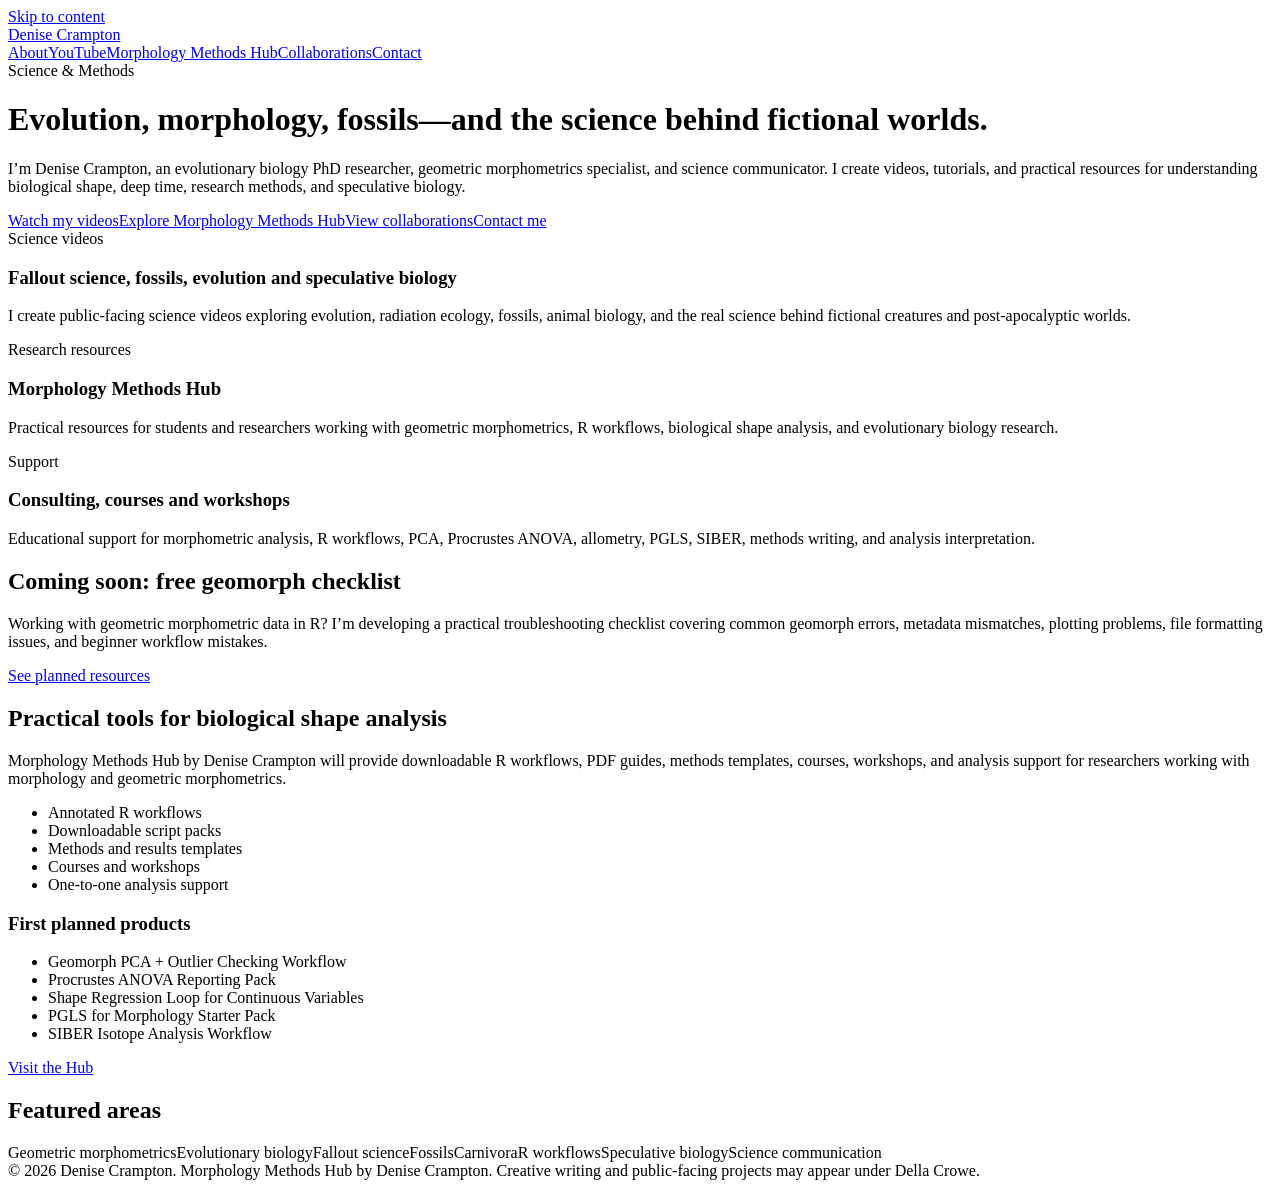
==== index.html @ 7503acc6 "Add files via upload" ====
<!doctype html>
<html lang="en-GB">
<head>
  <meta charset="utf-8">
  <meta name="viewport" content="width=device-width, initial-scale=1">
  <title>Denise Crampton — Evolution, morphology, fossils</title>
  <meta name="description" content="Denise Crampton is an evolutionary biology PhD researcher, geometric morphometrics specialist, and science communicator.">
  <link rel="stylesheet" href="assets/style.css">
</head>
<body>
<a class="skip" href="#main">Skip to content</a>
<nav><div class="container nav-inner"><a class="brand" href="index.html">Denise Crampton</a><div class="menu"><a href="about.html">About</a><a href="youtube.html">YouTube</a><a href="methods.html">Morphology Methods Hub</a><a href="collaborations.html">Collaborations</a><a href="contact.html">Contact</a></div></div></nav>
<header class="hero"><div class="container"><span class="kicker">Science & Methods</span><h1>Evolution, morphology, fossils—and the science behind fictional worlds.</h1><p class="lead">I’m Denise Crampton, an evolutionary biology PhD researcher, geometric morphometrics specialist, and science communicator. I create videos, tutorials, and practical resources for understanding biological shape, deep time, research methods, and speculative biology.</p><div class="buttons"><a class="btn" href="youtube.html">Watch my videos</a><a class="btn alt" href="methods.html">Explore Morphology Methods Hub</a><a class="btn alt" href="collaborations.html">View collaborations</a><a class="btn alt" href="contact.html">Contact me</a></div></div></header>
<main id="main">
<section class="section"><div class="container grid cards"><article class="card"><span class="badge">Science videos</span><h3>Fallout science, fossils, evolution and speculative biology</h3><p>I create public-facing science videos exploring evolution, radiation ecology, fossils, animal biology, and the real science behind fictional creatures and post-apocalyptic worlds.</p></article><article class="card"><span class="badge">Research resources</span><h3>Morphology Methods Hub</h3><p>Practical resources for students and researchers working with geometric morphometrics, R workflows, biological shape analysis, and evolutionary biology research.</p></article><article class="card"><span class="badge">Support</span><h3>Consulting, courses and workshops</h3><p>Educational support for morphometric analysis, R workflows, PCA, Procrustes ANOVA, allometry, PGLS, SIBER, methods writing, and analysis interpretation.</p></article></div></section>
<section class="section tight"><div class="container"><div class="note"><h2>Coming soon: free geomorph checklist</h2><p>Working with geometric morphometric data in R? I’m developing a practical troubleshooting checklist covering common geomorph errors, metadata mismatches, plotting problems, file formatting issues, and beginner workflow mistakes.</p><div class="buttons"><a class="btn" href="methods.html">See planned resources</a></div></div></div></section>
<section class="section"><div class="container grid two"><div><h2>Practical tools for biological shape analysis</h2><p>Morphology Methods Hub by Denise Crampton will provide downloadable R workflows, PDF guides, methods templates, courses, workshops, and analysis support for researchers working with morphology and geometric morphometrics.</p><ul class="list"><li>Annotated R workflows</li><li>Downloadable script packs</li><li>Methods and results templates</li><li>Courses and workshops</li><li>One-to-one analysis support</li></ul></div><div class="card"><h3>First planned products</h3><ul class="list"><li>Geomorph PCA + Outlier Checking Workflow</li><li>Procrustes ANOVA Reporting Pack</li><li>Shape Regression Loop for Continuous Variables</li><li>PGLS for Morphology Starter Pack</li><li>SIBER Isotope Analysis Workflow</li></ul><a class="btn alt" href="methods.html">Visit the Hub</a></div></div></section>
<section class="section"><div class="container"><h2>Featured areas</h2><div class="pill-row"><span class="pill">Geometric morphometrics</span><span class="pill">Evolutionary biology</span><span class="pill">Fallout science</span><span class="pill">Fossils</span><span class="pill">Carnivora</span><span class="pill">R workflows</span><span class="pill">Speculative biology</span><span class="pill">Science communication</span></div></div></section>
</main>
<footer class="footer"><div class="container small">© <span id="year">2026</span> Denise Crampton. Morphology Methods Hub by Denise Crampton. Creative writing and public-facing projects may appear under Della Crowe.</div></footer>
<script src="assets/scripts.js"></script>
</body></html>
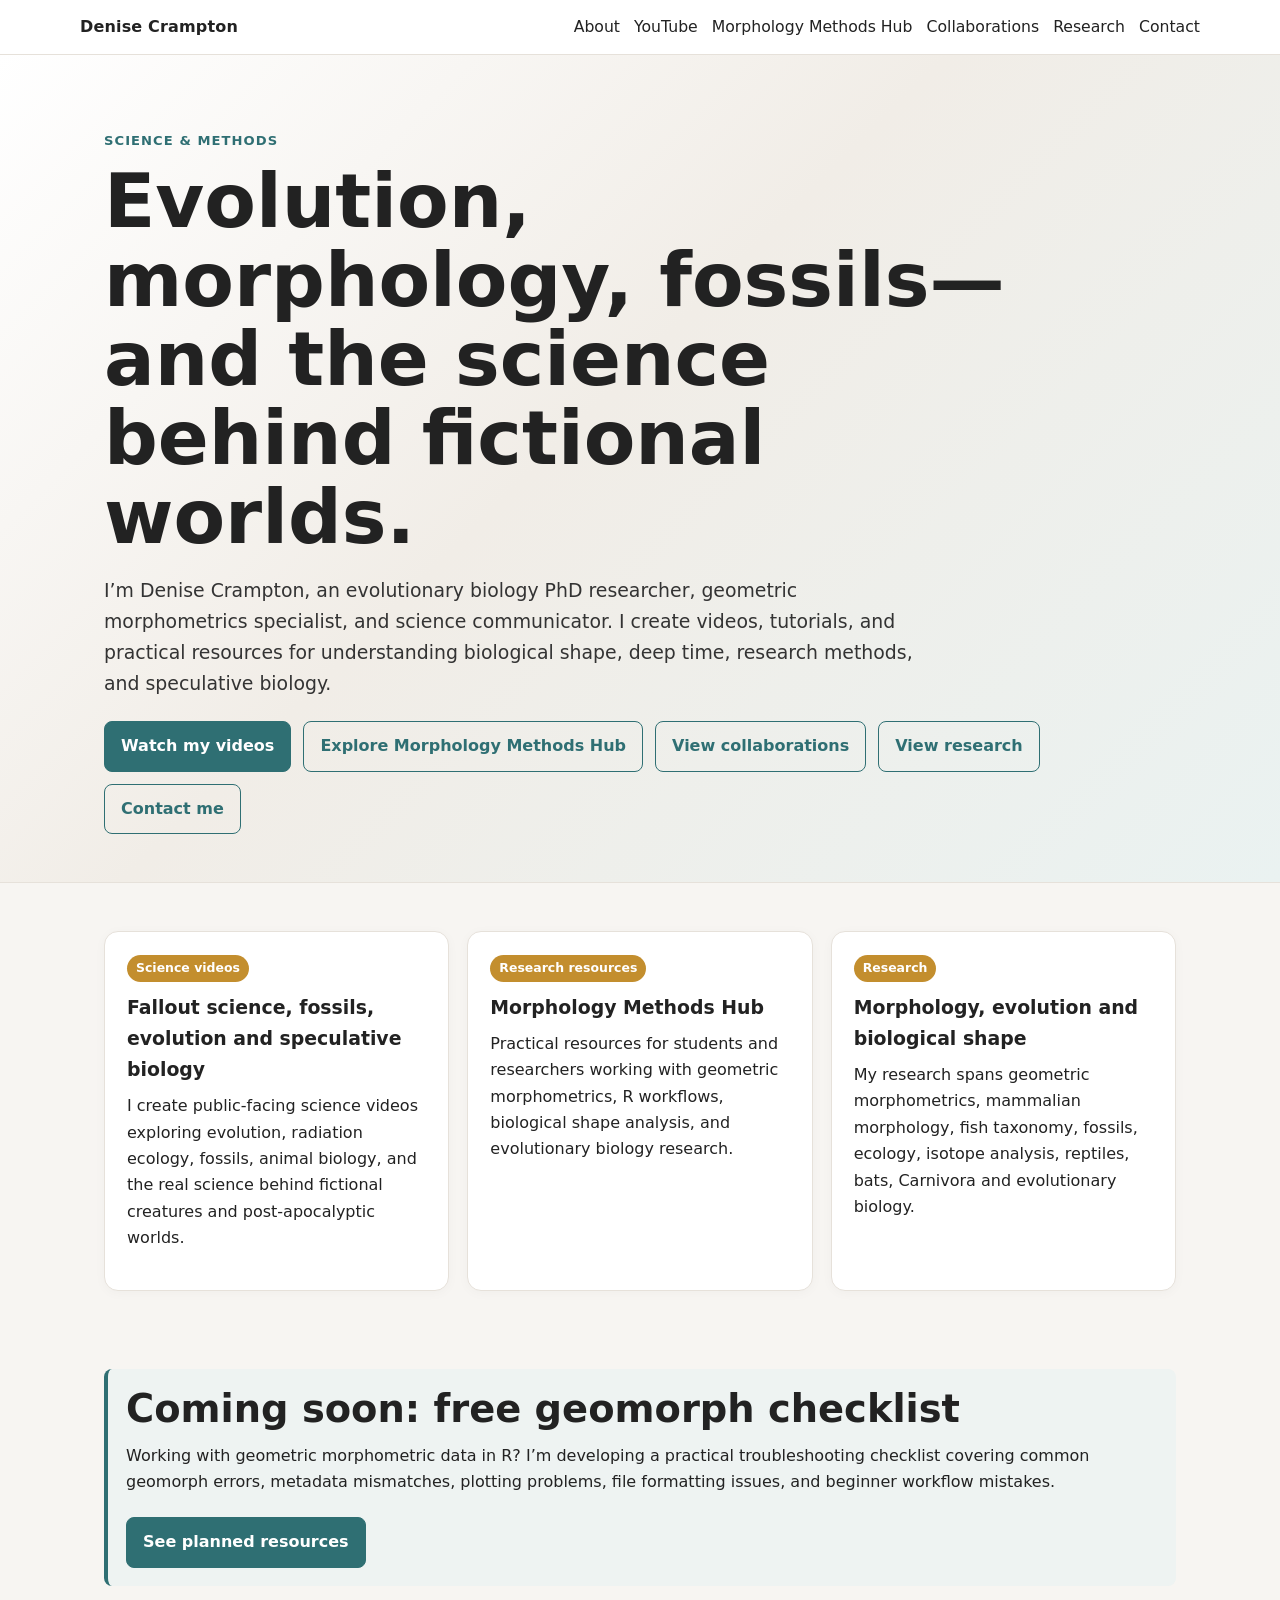
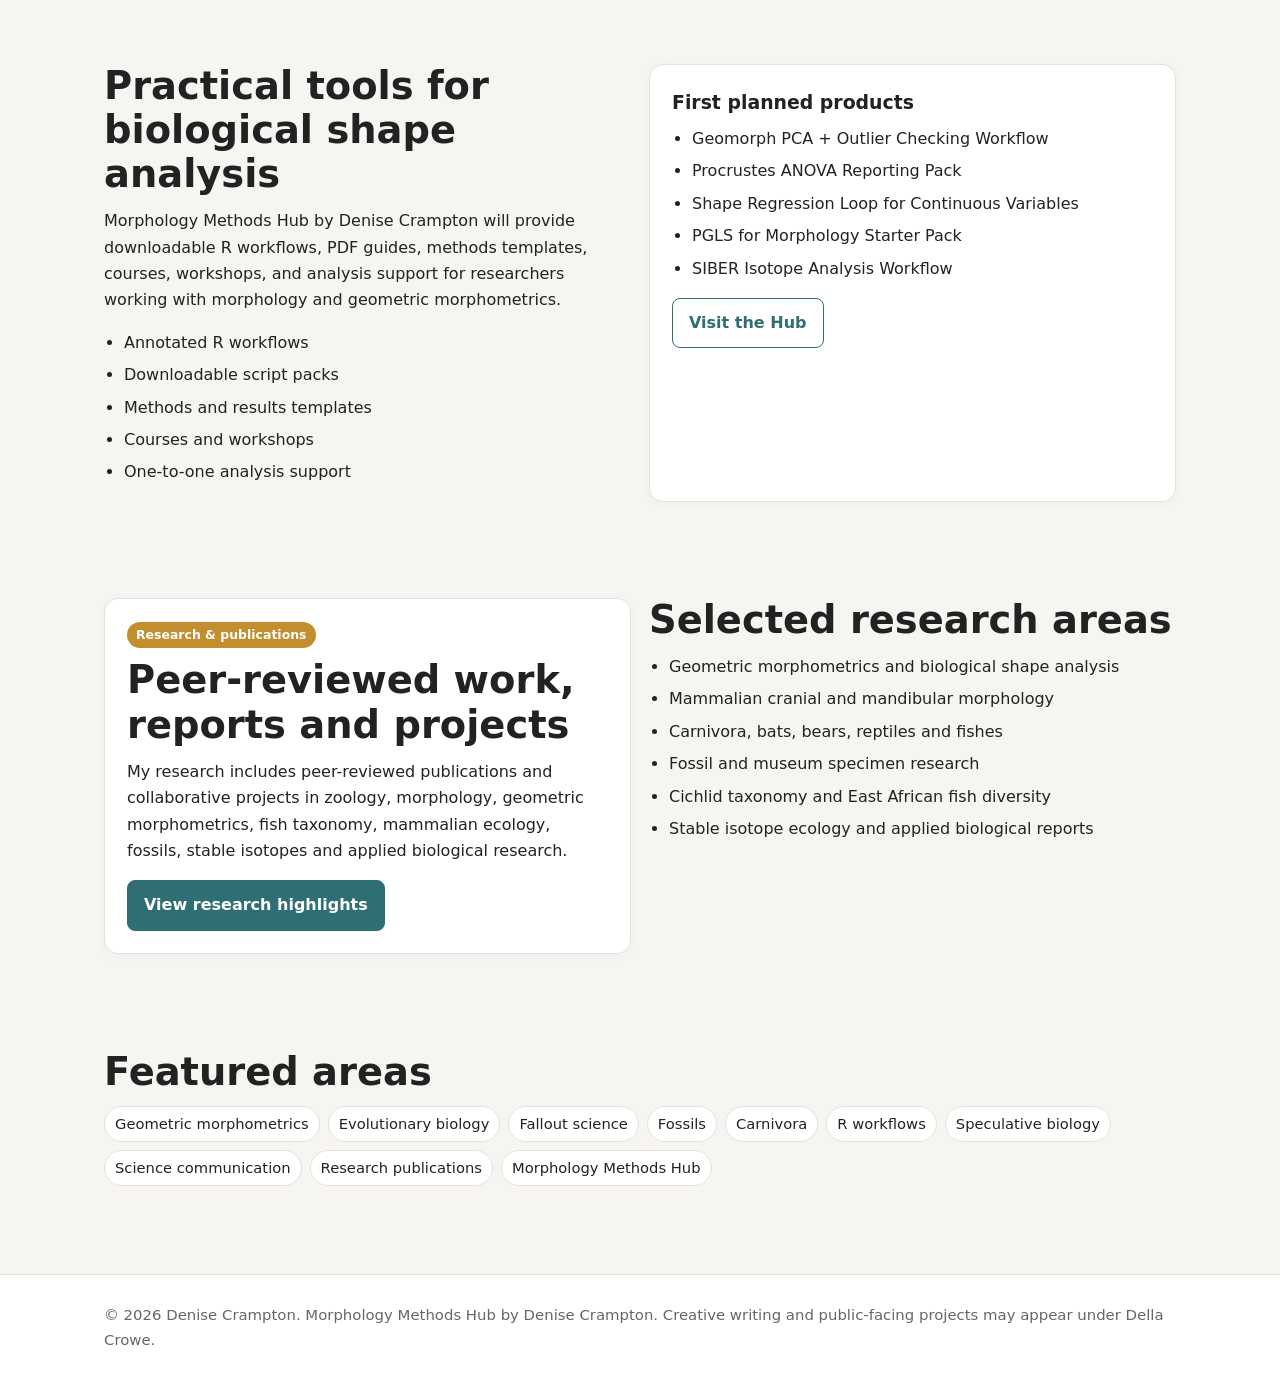
==== commit f4a8f729: "Update index.html" ====
--- a/index.html
+++ b/index.html
@@ -1,22 +1,154 @@
 <!doctype html>
+
 <html lang="en-GB">
 <head>
   <meta charset="utf-8">
   <meta name="viewport" content="width=device-width, initial-scale=1">
   <title>Denise Crampton — Evolution, morphology, fossils</title>
   <meta name="description" content="Denise Crampton is an evolutionary biology PhD researcher, geometric morphometrics specialist, and science communicator.">
-  <link rel="stylesheet" href="assets/style.css">
-</head>
-<body>
-<a class="skip" href="#main">Skip to content</a>
-<nav><div class="container nav-inner"><a class="brand" href="index.html">Denise Crampton</a><div class="menu"><a href="about.html">About</a><a href="youtube.html">YouTube</a><a href="methods.html">Morphology Methods Hub</a><a href="collaborations.html">Collaborations</a><a href="contact.html">Contact</a></div></div></nav>
-<header class="hero"><div class="container"><span class="kicker">Science & Methods</span><h1>Evolution, morphology, fossils—and the science behind fictional worlds.</h1><p class="lead">I’m Denise Crampton, an evolutionary biology PhD researcher, geometric morphometrics specialist, and science communicator. I create videos, tutorials, and practical resources for understanding biological shape, deep time, research methods, and speculative biology.</p><div class="buttons"><a class="btn" href="youtube.html">Watch my videos</a><a class="btn alt" href="methods.html">Explore Morphology Methods Hub</a><a class="btn alt" href="collaborations.html">View collaborations</a><a class="btn alt" href="contact.html">Contact me</a></div></div></header>
-<main id="main">
-<section class="section"><div class="container grid cards"><article class="card"><span class="badge">Science videos</span><h3>Fallout science, fossils, evolution and speculative biology</h3><p>I create public-facing science videos exploring evolution, radiation ecology, fossils, animal biology, and the real science behind fictional creatures and post-apocalyptic worlds.</p></article><article class="card"><span class="badge">Research resources</span><h3>Morphology Methods Hub</h3><p>Practical resources for students and researchers working with geometric morphometrics, R workflows, biological shape analysis, and evolutionary biology research.</p></article><article class="card"><span class="badge">Support</span><h3>Consulting, courses and workshops</h3><p>Educational support for morphometric analysis, R workflows, PCA, Procrustes ANOVA, allometry, PGLS, SIBER, methods writing, and analysis interpretation.</p></article></div></section>
-<section class="section tight"><div class="container"><div class="note"><h2>Coming soon: free geomorph checklist</h2><p>Working with geometric morphometric data in R? I’m developing a practical troubleshooting checklist covering common geomorph errors, metadata mismatches, plotting problems, file formatting issues, and beginner workflow mistakes.</p><div class="buttons"><a class="btn" href="methods.html">See planned resources</a></div></div></div></section>
-<section class="section"><div class="container grid two"><div><h2>Practical tools for biological shape analysis</h2><p>Morphology Methods Hub by Denise Crampton will provide downloadable R workflows, PDF guides, methods templates, courses, workshops, and analysis support for researchers working with morphology and geometric morphometrics.</p><ul class="list"><li>Annotated R workflows</li><li>Downloadable script packs</li><li>Methods and results templates</li><li>Courses and workshops</li><li>One-to-one analysis support</li></ul></div><div class="card"><h3>First planned products</h3><ul class="list"><li>Geomorph PCA + Outlier Checking Workflow</li><li>Procrustes ANOVA Reporting Pack</li><li>Shape Regression Loop for Continuous Variables</li><li>PGLS for Morphology Starter Pack</li><li>SIBER Isotope Analysis Workflow</li></ul><a class="btn alt" href="methods.html">Visit the Hub</a></div></div></section>
-<section class="section"><div class="container"><h2>Featured areas</h2><div class="pill-row"><span class="pill">Geometric morphometrics</span><span class="pill">Evolutionary biology</span><span class="pill">Fallout science</span><span class="pill">Fossils</span><span class="pill">Carnivora</span><span class="pill">R workflows</span><span class="pill">Speculative biology</span><span class="pill">Science communication</span></div></div></section>
-</main>
-<footer class="footer"><div class="container small">© <span id="year">2026</span> Denise Crampton. Morphology Methods Hub by Denise Crampton. Creative writing and public-facing projects may appear under Della Crowe.</div></footer>
-<script src="assets/scripts.js"></script>
-</body></html>
+  <link rel="stylesheet" href="style.css">
+</head><body>
+<a class="skip" href="#main">Skip to content</a><nav>
+  <div class="container nav-inner">
+    <a class="brand" href="index.html">Denise Crampton</a>
+    <div class="menu">
+      <a href="about.html">About</a>
+      <a href="youtube.html">YouTube</a>
+      <a href="methods.html">Morphology Methods Hub</a>
+      <a href="collaborations.html">Collaborations</a>
+      <a href="publications.html">Research</a>
+      <a href="contact.html">Contact</a>
+    </div>
+  </div>
+</nav><header class="hero">
+  <div class="container">
+    <span class="kicker">Science & Methods</span>
+    <h1>Evolution, morphology, fossils—and the science behind fictional worlds.</h1>
+    <p class="lead">
+      I’m Denise Crampton, an evolutionary biology PhD researcher, geometric morphometrics specialist, and science communicator.
+      I create videos, tutorials, and practical resources for understanding biological shape, deep time, research methods, and speculative biology.
+    </p>
+    <div class="buttons">
+      <a class="btn" href="youtube.html">Watch my videos</a>
+      <a class="btn alt" href="methods.html">Explore Morphology Methods Hub</a>
+      <a class="btn alt" href="collaborations.html">View collaborations</a>
+      <a class="btn alt" href="publications.html">View research</a>
+      <a class="btn alt" href="contact.html">Contact me</a>
+    </div>
+  </div>
+</header><main id="main">
+  <section class="section">
+    <div class="container grid cards">
+      <article class="card">
+        <span class="badge">Science videos</span>
+        <h3>Fallout science, fossils, evolution and speculative biology</h3>
+        <p>
+          I create public-facing science videos exploring evolution, radiation ecology, fossils, animal biology,
+          and the real science behind fictional creatures and post-apocalyptic worlds.
+        </p>
+      </article>  <article class="card">
+    <span class="badge">Research resources</span>
+    <h3>Morphology Methods Hub</h3>
+    <p>
+      Practical resources for students and researchers working with geometric morphometrics,
+      R workflows, biological shape analysis, and evolutionary biology research.
+    </p>
+  </article>
+
+  <article class="card">
+    <span class="badge">Research</span>
+    <h3>Morphology, evolution and biological shape</h3>
+    <p>
+      My research spans geometric morphometrics, mammalian morphology, fish taxonomy, fossils,
+      ecology, isotope analysis, reptiles, bats, Carnivora and evolutionary biology.
+    </p>
+  </article>
+</div>
+
+  </section>  <section class="section tight">
+    <div class="container">
+      <div class="note">
+        <h2>Coming soon: free geomorph checklist</h2>
+        <p>
+          Working with geometric morphometric data in R? I’m developing a practical troubleshooting checklist covering
+          common geomorph errors, metadata mismatches, plotting problems, file formatting issues, and beginner workflow mistakes.
+        </p>
+        <div class="buttons">
+          <a class="btn" href="methods.html">See planned resources</a>
+        </div>
+      </div>
+    </div>
+  </section>  <section class="section">
+    <div class="container grid two">
+      <div>
+        <h2>Practical tools for biological shape analysis</h2>
+        <p>
+          Morphology Methods Hub by Denise Crampton will provide downloadable R workflows, PDF guides, methods templates,
+          courses, workshops, and analysis support for researchers working with morphology and geometric morphometrics.
+        </p>
+        <ul class="list">
+          <li>Annotated R workflows</li>
+          <li>Downloadable script packs</li>
+          <li>Methods and results templates</li>
+          <li>Courses and workshops</li>
+          <li>One-to-one analysis support</li>
+        </ul>
+      </div>  <div class="card">
+    <h3>First planned products</h3>
+    <ul class="list">
+      <li>Geomorph PCA + Outlier Checking Workflow</li>
+      <li>Procrustes ANOVA Reporting Pack</li>
+      <li>Shape Regression Loop for Continuous Variables</li>
+      <li>PGLS for Morphology Starter Pack</li>
+      <li>SIBER Isotope Analysis Workflow</li>
+    </ul>
+    <a class="btn alt" href="methods.html">Visit the Hub</a>
+  </div>
+</div>
+
+  </section>  <section class="section">
+    <div class="container grid two">
+      <div class="card">
+        <span class="badge">Research & publications</span>
+        <h2>Peer-reviewed work, reports and projects</h2>
+        <p>
+          My research includes peer-reviewed publications and collaborative projects in zoology, morphology,
+          geometric morphometrics, fish taxonomy, mammalian ecology, fossils, stable isotopes and applied biological research.
+        </p>
+        <a class="btn" href="publications.html">View research highlights</a>
+      </div>  <div>
+    <h2>Selected research areas</h2>
+    <ul class="list">
+      <li>Geometric morphometrics and biological shape analysis</li>
+      <li>Mammalian cranial and mandibular morphology</li>
+      <li>Carnivora, bats, bears, reptiles and fishes</li>
+      <li>Fossil and museum specimen research</li>
+      <li>Cichlid taxonomy and East African fish diversity</li>
+      <li>Stable isotope ecology and applied biological reports</li>
+    </ul>
+  </div>
+</div>
+
+  </section>  <section class="section">
+    <div class="container">
+      <h2>Featured areas</h2>
+      <div class="pill-row">
+        <span class="pill">Geometric morphometrics</span>
+        <span class="pill">Evolutionary biology</span>
+        <span class="pill">Fallout science</span>
+        <span class="pill">Fossils</span>
+        <span class="pill">Carnivora</span>
+        <span class="pill">R workflows</span>
+        <span class="pill">Speculative biology</span>
+        <span class="pill">Science communication</span>
+        <span class="pill">Research publications</span>
+        <span class="pill">Morphology Methods Hub</span>
+      </div>
+    </div>
+  </section>
+</main><footer class="footer">
+  <div class="container small">
+    © <span id="year">2026</span> Denise Crampton. Morphology Methods Hub by Denise Crampton. Creative writing and public-facing projects may appear under Della Crowe.
+  </div>
+</footer><script src="assets/scripts.js"></script></body>
+</html>
--- a/style.css
+++ b/style.css
@@ -0,0 +1,34 @@
+:root{
+  --bg:#F7F5F2;
+  --paper:#ffffff;
+  --text:#222222;
+  --muted:#666666;
+  --teal:#2F6F73;
+  --teal-dark:#1F4F52;
+  --amber:#C38E2E;
+  --border:#e6e1da;
+  --soft:#eef3f2;
+}
+*{box-sizing:border-box}
+html,body{margin:0;padding:0;background:var(--bg);color:var(--text);font-family:Inter,system-ui,-apple-system,Segoe UI,Roboto,Helvetica,Arial,sans-serif;line-height:1.65}
+a{color:var(--teal);text-decoration:none}
+a:hover{text-decoration:underline}
+.container{max-width:1120px;margin:0 auto;padding:0 24px}
+.skip{position:absolute;left:-999px;top:auto;width:1px;height:1px;overflow:hidden}
+.skip:focus{position:static;width:auto;height:auto;padding:8px;background:#fff}
+nav{background:rgba(255,255,255,.94);border-bottom:1px solid var(--border);position:sticky;top:0;z-index:10;backdrop-filter:blur(8px)}
+.nav-inner{display:flex;gap:24px;align-items:center;justify-content:space-between;padding:14px 0}
+.brand{font-weight:800;letter-spacing:.01em;color:var(--text)}
+.menu{display:flex;gap:14px;flex-wrap:wrap;font-size:.98rem}
+.menu a{color:var(--text)}
+.hero{padding:72px 0 48px;background:linear-gradient(135deg,#fff 0%,#f1ede7 45%,#eaf2f1 100%);border-bottom:1px solid var(--border)}
+.kicker{display:inline-block;color:var(--teal);font-weight:700;text-transform:uppercase;letter-spacing:.08em;font-size:.82rem;margin-bottom:10px}
+h1{font-size:clamp(2.2rem,6vw,4.7rem);line-height:1.05;margin:0 0 18px;max-width:980px}
+h2{font-size:clamp(1.7rem,3vw,2.5rem);line-height:1.15;margin:0 0 12px}
+h3{font-size:1.18rem;margin:0 0 8px}
+p{margin:0 0 16px}.lead{font-size:1.18rem;max-width:820px;color:#333}.muted{color:var(--muted)}
+.buttons{display:flex;flex-wrap:wrap;gap:12px;margin-top:22px}.btn{display:inline-block;padding:11px 16px;border-radius:8px;border:1px solid var(--teal);color:#fff;background:var(--teal);font-weight:700}.btn:hover{background:var(--teal-dark);text-decoration:none}.btn.alt{background:transparent;color:var(--teal)}.btn.alt:hover{background:var(--soft)}
+.section{padding:48px 0}.section.tight{padding:30px 0}.grid{display:grid;gap:18px}.cards{grid-template-columns:repeat(auto-fit,minmax(250px,1fr))}.two{grid-template-columns:repeat(auto-fit,minmax(320px,1fr))}.card{background:var(--paper);border:1px solid var(--border);border-radius:14px;padding:22px;box-shadow:0 2px 12px rgba(0,0,0,.03)}.badge{display:inline-block;background:var(--amber);color:#fff;padding:3px 9px;border-radius:999px;font-size:.78rem;font-weight:700;margin-bottom:10px}.note{background:var(--soft);border-left:4px solid var(--teal);padding:18px;border-radius:8px}.list{padding-left:20px;margin-top:0}.list li{margin:6px 0}
+.video-grid{display:grid;grid-template-columns:repeat(auto-fit,minmax(280px,1fr));gap:18px}.video{aspect-ratio:16/9;background:#ddd;border:0;border-radius:12px;width:100%}
+.map-embed{width:100%;min-height:420px;border:0;border-radius:14px;background:#ddd}.footer{background:#fff;border-top:1px solid var(--border);margin-top:40px;padding:28px 0}.small{font-size:.93rem;color:var(--muted)}hr{border:0;border-top:1px solid var(--border);margin:28px 0}.pill-row{display:flex;flex-wrap:wrap;gap:8px}.pill{border:1px solid var(--border);border-radius:999px;padding:5px 10px;background:#fff;font-size:.92rem}
+@media(max-width:720px){.nav-inner{align-items:flex-start;flex-direction:column}.menu{gap:10px}.hero{padding:46px 0 34px}.container{padding:0 18px}.section{padding:34px 0}.card{padding:18px}}
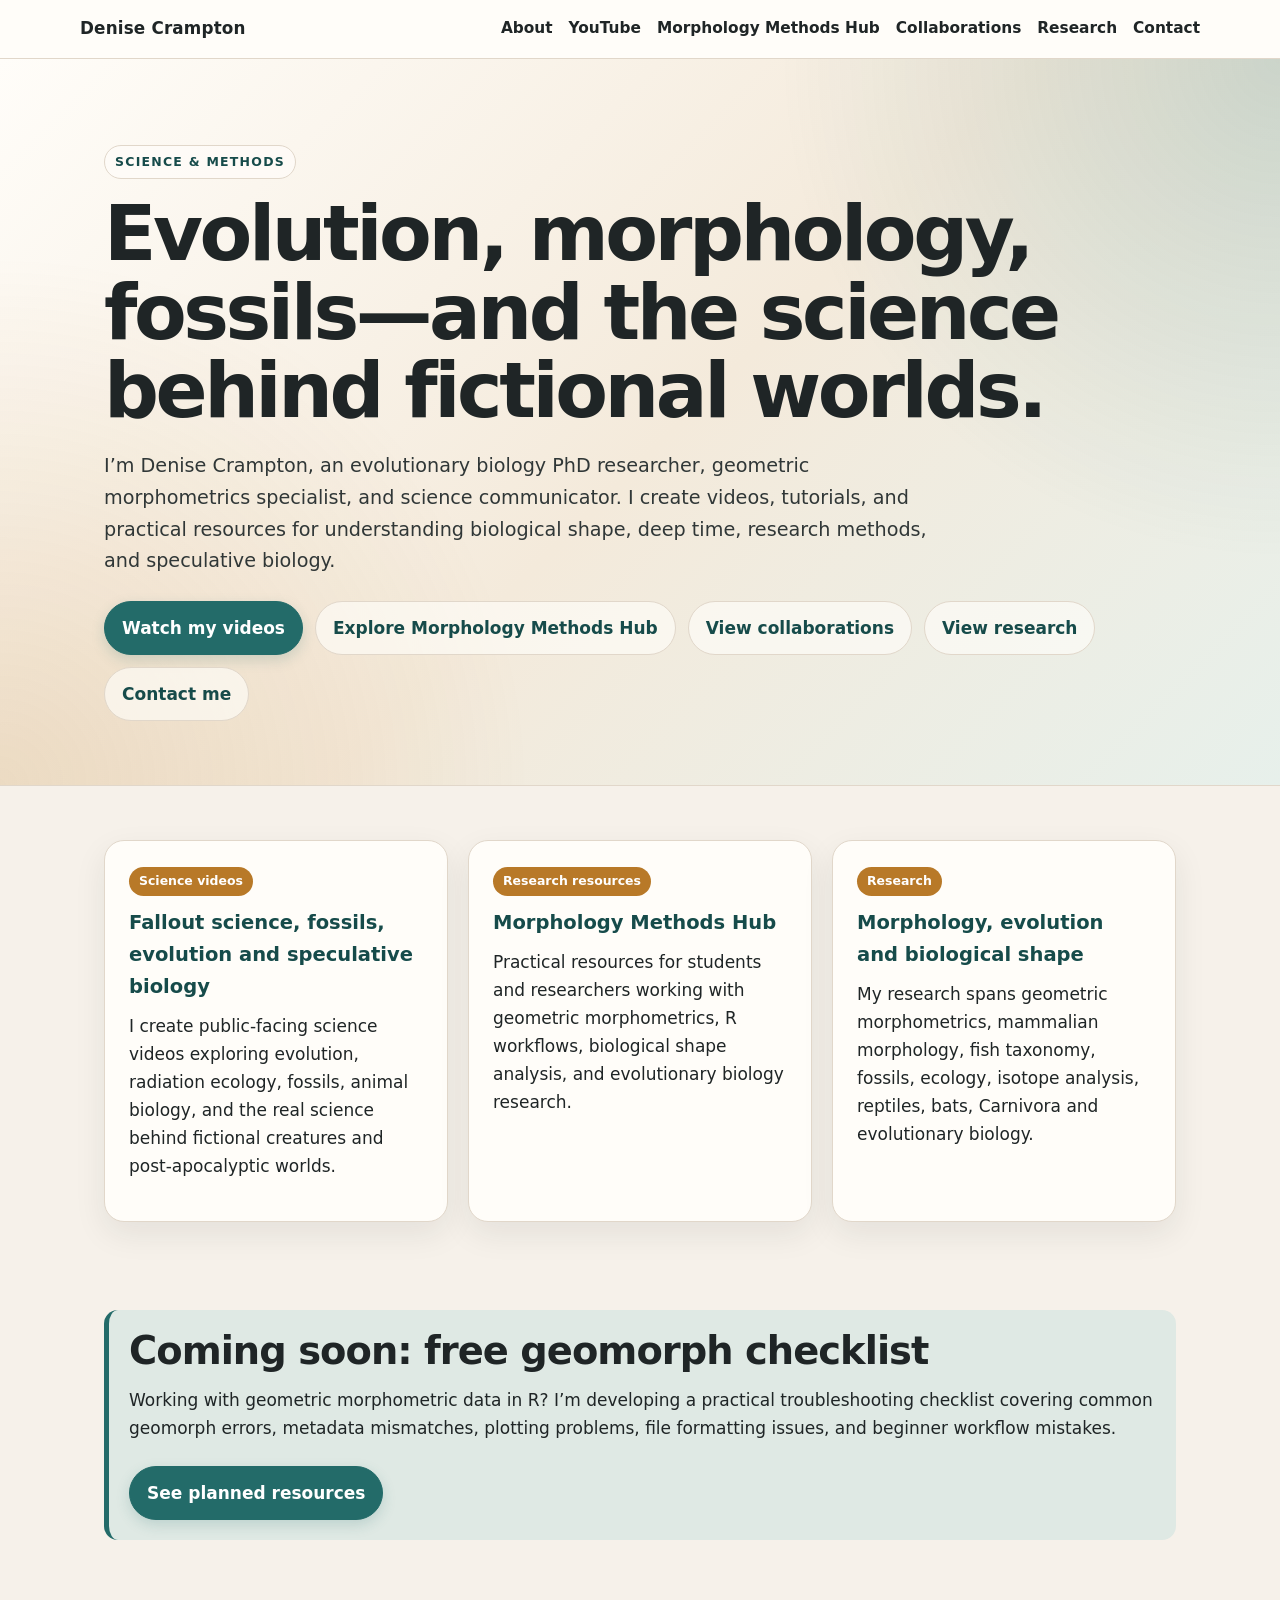
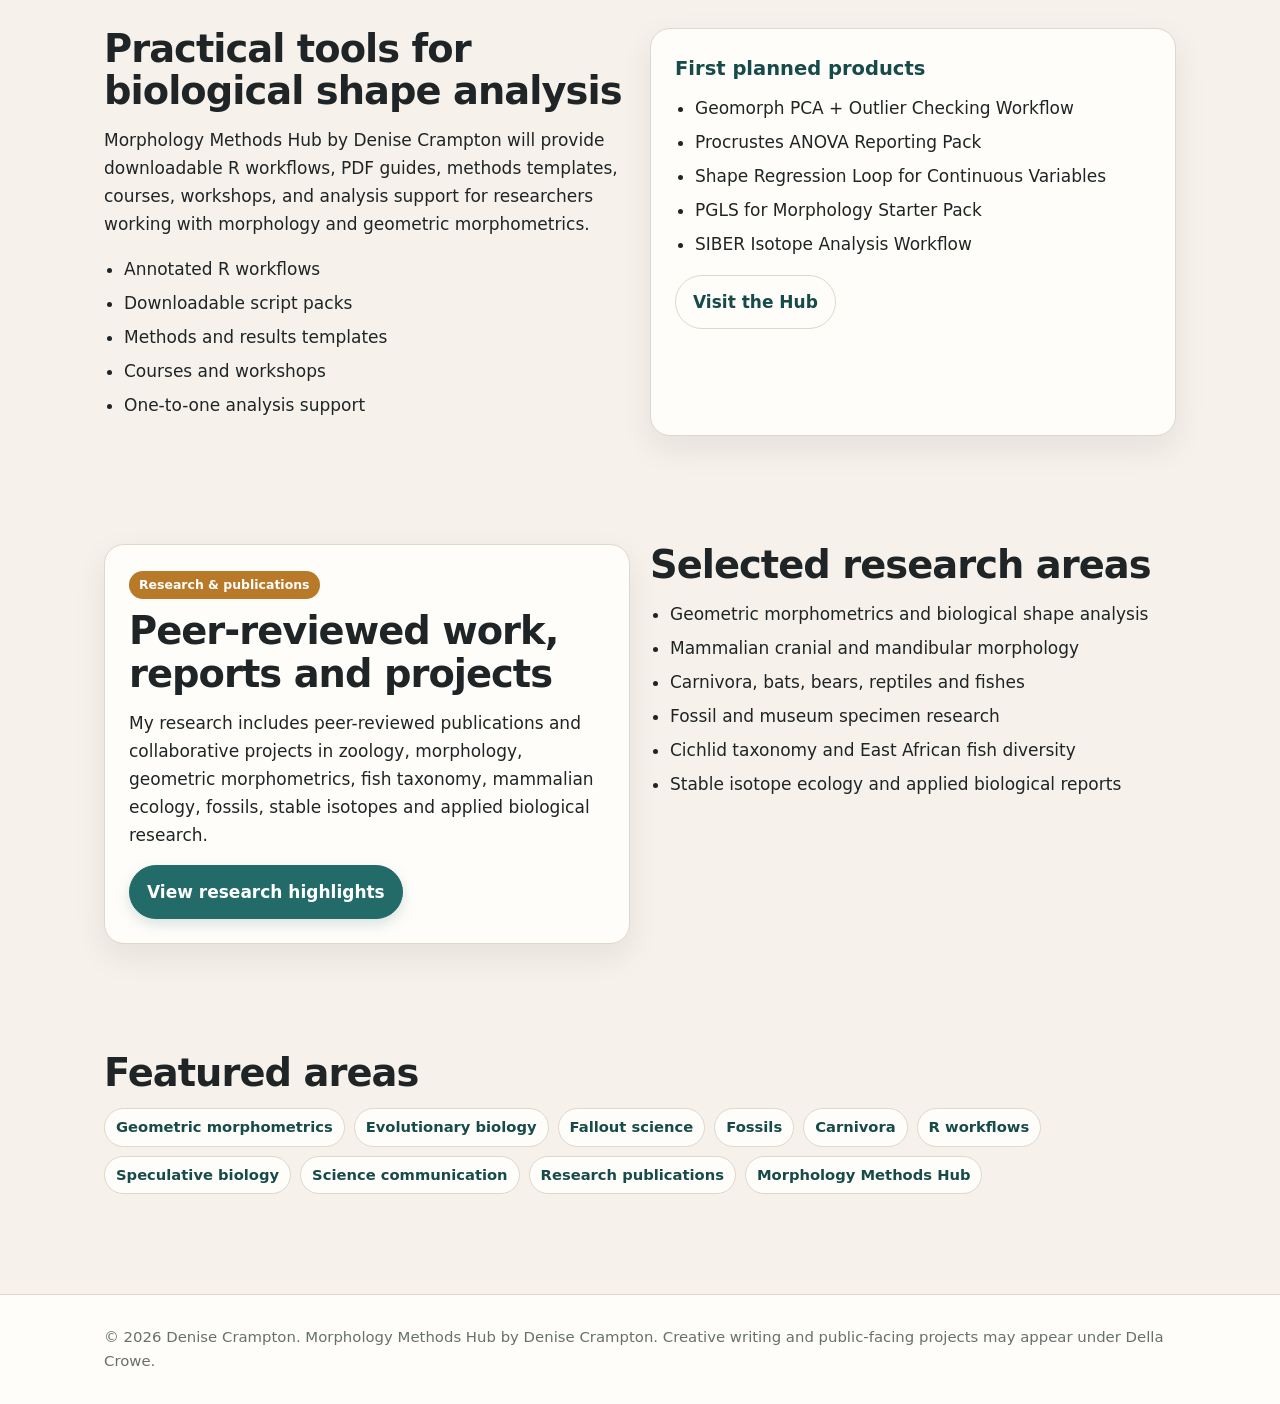
==== commit f034fea5: "Update index.html" ====
--- a/index.html
+++ b/index.html
@@ -6,7 +6,7 @@
   <meta name="viewport" content="width=device-width, initial-scale=1">
   <title>Denise Crampton — Evolution, morphology, fossils</title>
   <meta name="description" content="Denise Crampton is an evolutionary biology PhD researcher, geometric morphometrics specialist, and science communicator.">
-  <link rel="stylesheet" href="style.css">
+  <link rel="stylesheet" href="assets/style.css">
 </head><body>
 <a class="skip" href="#main">Skip to content</a><nav>
   <div class="container nav-inner">
--- a/assets/style.css
+++ b/assets/style.css
@@ -0,0 +1,355 @@
+:root{
+  --bg:#f6f1ea;
+  --paper:#fffdf9;
+  --paper-soft:#fbf7f0;
+  --text:#1f2526;
+  --muted:#66706f;
+  --teal:#236b69;
+  --teal-dark:#164b4a;
+  --sage:#dfe9e4;
+  --amber:#b87928;
+  --amber-soft:#f0dfc6;
+  --clay:#8a4f3d;
+  --border:#e1d7ca;
+  --shadow:0 12px 32px rgba(31,37,38,.08);
+}
+
+*{
+  box-sizing:border-box;
+}
+
+html,body{
+  margin:0;
+  padding:0;
+  background:var(--bg);
+  color:var(--text);
+  font-family:Inter,system-ui,-apple-system,Segoe UI,Roboto,Helvetica,Arial,sans-serif;
+  line-height:1.65;
+}
+
+body{
+  font-size:17px;
+}
+
+a{
+  color:var(--teal);
+  text-decoration:none;
+  font-weight:650;
+}
+
+a:hover{
+  color:var(--teal-dark);
+  text-decoration:underline;
+}
+
+.container{
+  max-width:1120px;
+  margin:0 auto;
+  padding:0 24px;
+}
+
+.skip{
+  position:absolute;
+  left:-999px;
+  top:auto;
+  width:1px;
+  height:1px;
+  overflow:hidden;
+}
+
+.skip:focus{
+  position:static;
+  width:auto;
+  height:auto;
+  padding:8px;
+  background:#fff;
+}
+
+nav{
+  background:rgba(255,253,249,.96);
+  border-bottom:1px solid var(--border);
+  position:sticky;
+  top:0;
+  z-index:10;
+  backdrop-filter:blur(10px);
+}
+
+.nav-inner{
+  display:flex;
+  gap:24px;
+  align-items:center;
+  justify-content:space-between;
+  padding:15px 0;
+}
+
+.brand{
+  font-weight:900;
+  letter-spacing:.01em;
+  color:var(--text);
+  font-size:1.05rem;
+}
+
+.menu{
+  display:flex;
+  gap:16px;
+  flex-wrap:wrap;
+  font-size:.96rem;
+}
+
+.menu a{
+  color:var(--text);
+  font-weight:700;
+}
+
+.menu a:hover{
+  color:var(--teal);
+}
+
+.hero{
+  padding:86px 0 64px;
+  background:
+    radial-gradient(circle at top right, rgba(35,107,105,.18), transparent 34%),
+    radial-gradient(circle at bottom left, rgba(184,121,40,.18), transparent 36%),
+    linear-gradient(135deg,#fffdf9 0%,#f4eadb 52%,#e7f0eb 100%);
+  border-bottom:1px solid var(--border);
+}
+
+.kicker{
+  display:inline-block;
+  color:var(--teal-dark);
+  background:rgba(255,253,249,.7);
+  border:1px solid var(--border);
+  font-weight:850;
+  text-transform:uppercase;
+  letter-spacing:.1em;
+  font-size:.78rem;
+  margin-bottom:16px;
+  padding:6px 10px;
+  border-radius:999px;
+}
+
+h1{
+  font-size:clamp(2.35rem,6vw,4.9rem);
+  line-height:1.02;
+  margin:0 0 20px;
+  max-width:980px;
+  letter-spacing:-.045em;
+}
+
+h2{
+  font-size:clamp(1.75rem,3vw,2.7rem);
+  line-height:1.1;
+  margin:0 0 14px;
+  letter-spacing:-.025em;
+}
+
+h3{
+  font-size:1.22rem;
+  margin:0 0 9px;
+}
+
+p{
+  margin:0 0 16px;
+}
+
+.lead{
+  font-size:1.2rem;
+  max-width:830px;
+  color:#303737;
+}
+
+.muted{
+  color:var(--muted);
+}
+
+.buttons{
+  display:flex;
+  flex-wrap:wrap;
+  gap:12px;
+  margin-top:24px;
+}
+
+.btn{
+  display:inline-block;
+  padding:12px 17px;
+  border-radius:999px;
+  border:1px solid var(--teal);
+  color:#fff;
+  background:var(--teal);
+  font-weight:850;
+  box-shadow:0 5px 14px rgba(35,107,105,.18);
+}
+
+.btn:hover{
+  background:var(--teal-dark);
+  text-decoration:none;
+  color:#fff;
+}
+
+.btn.alt{
+  background:rgba(255,253,249,.65);
+  color:var(--teal-dark);
+  border-color:var(--border);
+  box-shadow:none;
+}
+
+.btn.alt:hover{
+  background:#fff;
+  color:var(--teal-dark);
+}
+
+.section{
+  padding:54px 0;
+}
+
+.section.tight{
+  padding:34px 0;
+}
+
+.grid{
+  display:grid;
+  gap:20px;
+}
+
+.cards{
+  grid-template-columns:repeat(auto-fit,minmax(250px,1fr));
+}
+
+.two{
+  grid-template-columns:repeat(auto-fit,minmax(320px,1fr));
+}
+
+.card{
+  background:var(--paper);
+  border:1px solid var(--border);
+  border-radius:20px;
+  padding:24px;
+  box-shadow:var(--shadow);
+}
+
+.card h3{
+  color:var(--teal-dark);
+}
+
+.badge{
+  display:inline-block;
+  background:var(--amber);
+  color:#fff;
+  padding:4px 10px;
+  border-radius:999px;
+  font-size:.78rem;
+  font-weight:850;
+  margin-bottom:11px;
+}
+
+.note{
+  background:var(--sage);
+  border-left:5px solid var(--teal);
+  padding:20px;
+  border-radius:14px;
+}
+
+.list{
+  padding-left:20px;
+  margin-top:0;
+}
+
+.list li{
+  margin:6px 0;
+}
+
+.video-grid{
+  display:grid;
+  grid-template-columns:repeat(auto-fit,minmax(280px,1fr));
+  gap:18px;
+}
+
+.video{
+  aspect-ratio:16/9;
+  background:#ddd;
+  border:0;
+  border-radius:16px;
+  width:100%;
+  box-shadow:var(--shadow);
+}
+
+.map-embed{
+  width:100%;
+  min-height:420px;
+  border:0;
+  border-radius:18px;
+  background:#ddd;
+  box-shadow:var(--shadow);
+}
+
+.footer{
+  background:#fffdf9;
+  border-top:1px solid var(--border);
+  margin-top:46px;
+  padding:30px 0;
+}
+
+.small{
+  font-size:.93rem;
+  color:var(--muted);
+}
+
+hr{
+  border:0;
+  border-top:1px solid var(--border);
+  margin:30px 0;
+}
+
+.pill-row{
+  display:flex;
+  flex-wrap:wrap;
+  gap:9px;
+}
+
+.pill{
+  border:1px solid var(--border);
+  border-radius:999px;
+  padding:6px 11px;
+  background:#fffdf9;
+  font-size:.92rem;
+  color:var(--teal-dark);
+  font-weight:700;
+}
+
+@media(max-width:720px){
+  body{
+    font-size:16px;
+  }
+
+  .nav-inner{
+    align-items:flex-start;
+    flex-direction:column;
+    gap:10px;
+  }
+
+  .menu{
+    gap:10px;
+    font-size:.93rem;
+  }
+
+  .hero{
+    padding:54px 0 40px;
+  }
+
+  .container{
+    padding:0 18px;
+  }
+
+  .section{
+    padding:38px 0;
+  }
+
+  .card{
+    padding:19px;
+    border-radius:16px;
+  }
+
+  h1{
+    letter-spacing:-.035em;
+  }
+}
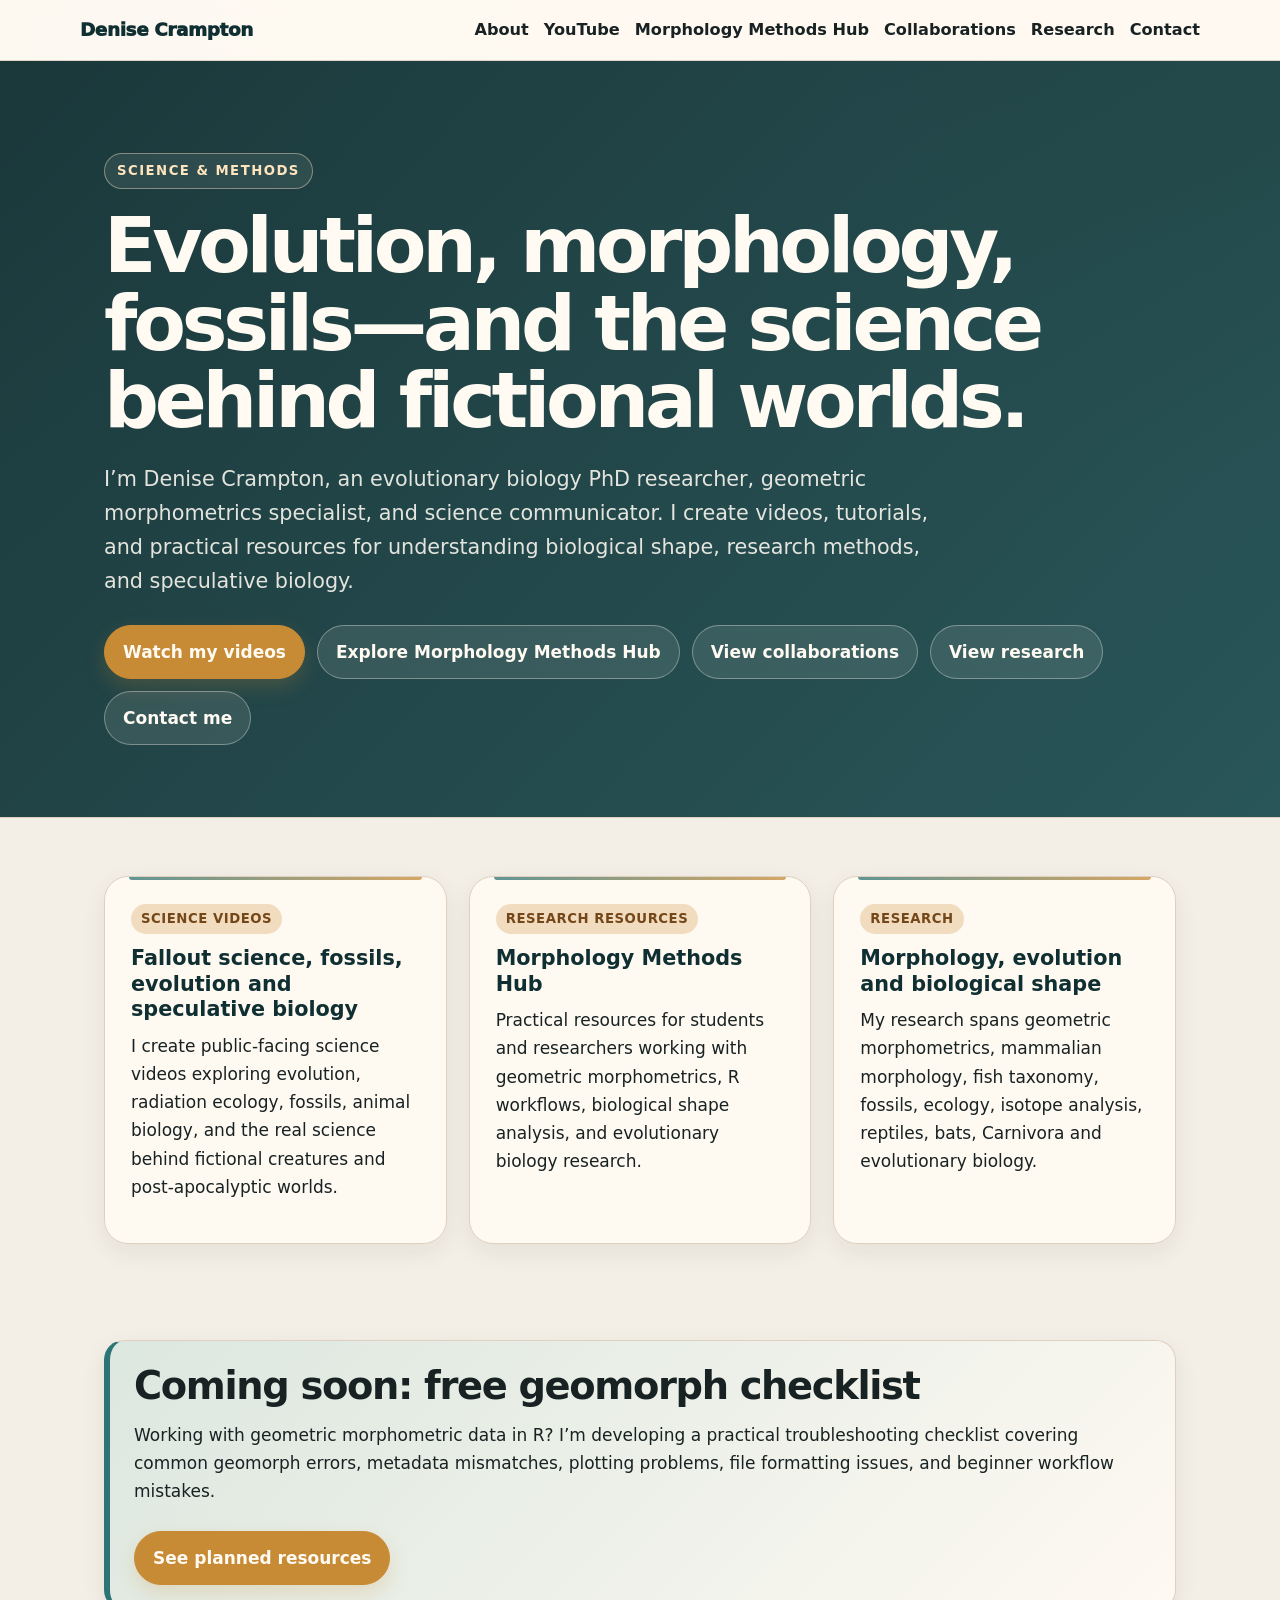
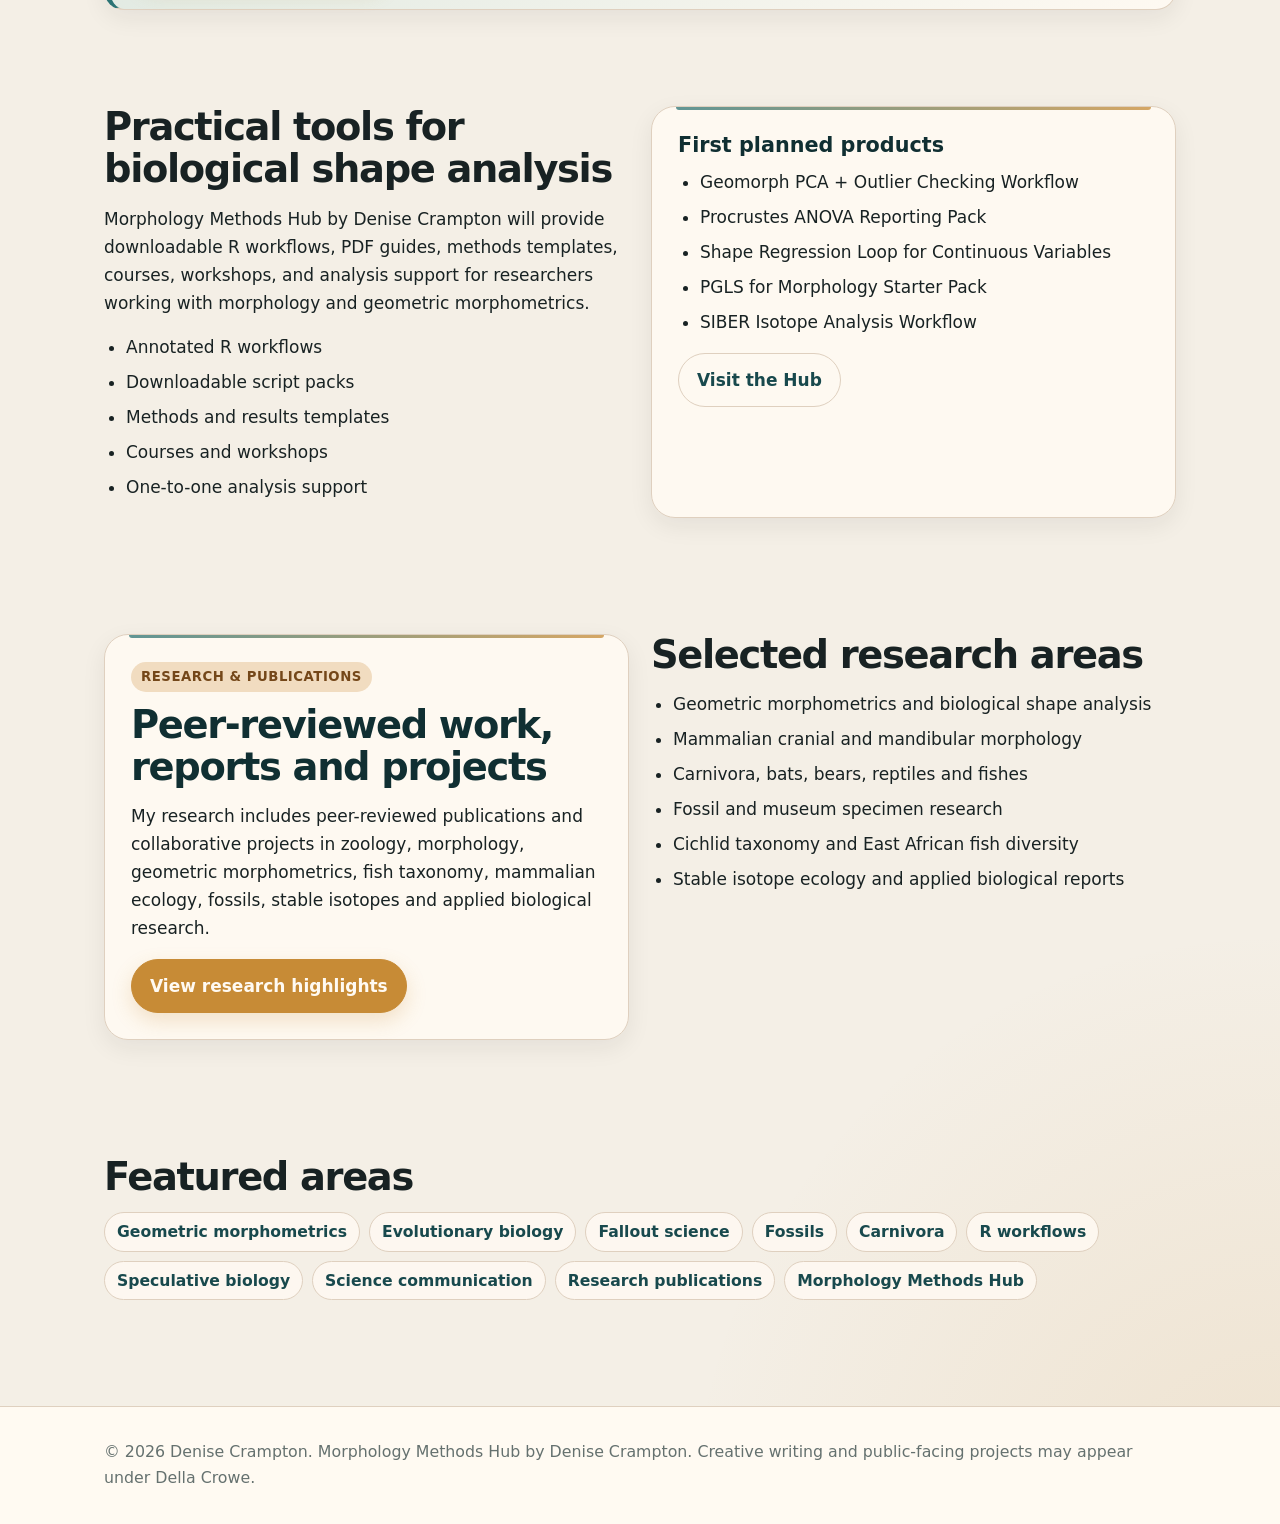
==== commit 88303c76: "Update index.html" ====
--- a/index.html
+++ b/index.html
@@ -4,7 +4,7 @@
 <head>
   <meta charset="utf-8">
   <meta name="viewport" content="width=device-width, initial-scale=1">
-  <title>Denise Crampton — Evolution, morphology, fossils</title>
+  <title>Denise Crampton. Evolution, morphology, fossils</title>
   <meta name="description" content="Denise Crampton is an evolutionary biology PhD researcher, geometric morphometrics specialist, and science communicator.">
   <link rel="stylesheet" href="assets/style.css">
 </head><body>
@@ -26,7 +26,7 @@
     <h1>Evolution, morphology, fossils—and the science behind fictional worlds.</h1>
     <p class="lead">
       I’m Denise Crampton, an evolutionary biology PhD researcher, geometric morphometrics specialist, and science communicator.
-      I create videos, tutorials, and practical resources for understanding biological shape, deep time, research methods, and speculative biology.
+      I create videos, tutorials, and practical resources for understanding biological shape, research methods, and speculative biology.
     </p>
     <div class="buttons">
       <a class="btn" href="youtube.html">Watch my videos</a>
--- a/assets/style.css
+++ b/assets/style.css
@@ -1,355 +1,450 @@
 :root{
-  --bg:#f6f1ea;
-  --paper:#fffdf9;
-  --paper-soft:#fbf7f0;
-  --text:#1f2526;
-  --muted:#66706f;
-  --teal:#236b69;
-  --teal-dark:#164b4a;
-  --sage:#dfe9e4;
-  --amber:#b87928;
-  --amber-soft:#f0dfc6;
-  --clay:#8a4f3d;
-  --border:#e1d7ca;
-  --shadow:0 12px 32px rgba(31,37,38,.08);
+--bg:#f4efe6;
+--paper:#fffaf2;
+--paper-2:#f9f1e5;
+--ink:#182223;
+--muted:#65716f;
+
+--deep:#102f32;
+--deep-2:#18494d;
+--teal:#2c7475;
+--sage:#dbe7df;
+
+--gold:#c78b36;
+--gold-soft:#f1dcc0;
+--clay:#8b5140;
+
+--border:#dfd0bf;
+--shadow:0 18px 45px rgba(24,34,35,.10);
+--soft-shadow:0 8px 24px rgba(24,34,35,.07);
 }
 
 *{
-  box-sizing:border-box;
+box-sizing:border-box;
 }
 
 html,body{
-  margin:0;
-  padding:0;
-  background:var(--bg);
-  color:var(--text);
-  font-family:Inter,system-ui,-apple-system,Segoe UI,Roboto,Helvetica,Arial,sans-serif;
-  line-height:1.65;
-}
-
-body{
-  font-size:17px;
+margin:0;
+padding:0;
+background:
+radial-gradient(circle at top left, rgba(44,116,117,.11), transparent 32rem),
+radial-gradient(circle at bottom right, rgba(199,139,54,.13), transparent 35rem),
+var(--bg);
+color:var(--ink);
+font-family:Inter, system-ui, -apple-system, BlinkMacSystemFont, "Segoe UI", Roboto, Helvetica, Arial, sans-serif;
+line-height:1.65;
+font-size:17px;
 }
 
 a{
-  color:var(--teal);
-  text-decoration:none;
-  font-weight:650;
+color:var(--teal);
+text-decoration:none;
+font-weight:700;
 }
 
 a:hover{
-  color:var(--teal-dark);
-  text-decoration:underline;
+color:var(--deep-2);
+text-decoration:underline;
 }
 
 .container{
-  max-width:1120px;
-  margin:0 auto;
-  padding:0 24px;
+max-width:1120px;
+margin:0 auto;
+padding:0 24px;
 }
 
 .skip{
-  position:absolute;
-  left:-999px;
-  top:auto;
-  width:1px;
-  height:1px;
-  overflow:hidden;
+position:absolute;
+left:-999px;
+top:auto;
+width:1px;
+height:1px;
+overflow:hidden;
 }
 
 .skip:focus{
-  position:static;
-  width:auto;
-  height:auto;
-  padding:8px;
-  background:#fff;
-}
+position:static;
+width:auto;
+height:auto;
+padding:8px;
+background:#fff;
+}
+
+/* Navigation */
 
 nav{
-  background:rgba(255,253,249,.96);
-  border-bottom:1px solid var(--border);
-  position:sticky;
-  top:0;
-  z-index:10;
-  backdrop-filter:blur(10px);
+position:sticky;
+top:0;
+z-index:10;
+background:rgba(255,250,242,.92);
+border-bottom:1px solid rgba(223,208,191,.85);
+backdrop-filter:blur(12px);
 }
 
 .nav-inner{
-  display:flex;
-  gap:24px;
-  align-items:center;
-  justify-content:space-between;
-  padding:15px 0;
+display:flex;
+justify-content:space-between;
+align-items:center;
+gap:24px;
+padding:15px 0;
 }
 
 .brand{
-  font-weight:900;
-  letter-spacing:.01em;
-  color:var(--text);
-  font-size:1.05rem;
+color:var(--deep);
+font-weight:950;
+letter-spacing:-.02em;
+font-size:1.08rem;
 }
 
 .menu{
-  display:flex;
-  gap:16px;
-  flex-wrap:wrap;
-  font-size:.96rem;
+display:flex;
+flex-wrap:wrap;
+gap:15px;
+font-size:.95rem;
 }
 
 .menu a{
-  color:var(--text);
-  font-weight:700;
+color:var(--ink);
+font-weight:750;
 }
 
 .menu a:hover{
-  color:var(--teal);
-}
+color:var(--teal);
+text-decoration:none;
+}
+
+/* Hero */
 
 .hero{
-  padding:86px 0 64px;
-  background:
-    radial-gradient(circle at top right, rgba(35,107,105,.18), transparent 34%),
-    radial-gradient(circle at bottom left, rgba(184,121,40,.18), transparent 36%),
-    linear-gradient(135deg,#fffdf9 0%,#f4eadb 52%,#e7f0eb 100%);
-  border-bottom:1px solid var(--border);
+position:relative;
+overflow:hidden;
+padding:92px 0 72px;
+background:
+linear-gradient(135deg, rgba(16,47,50,.95), rgba(24,73,77,.92)),
+radial-gradient(circle at top right, rgba(199,139,54,.35), transparent 25rem);
+color:#fffaf2;
+border-bottom:1px solid var(--border);
+}
+
+.hero::after{
+content:"";
+position:absolute;
+inset:auto -10% -55% -10%;
+height:260px;
+background:radial-gradient(ellipse at center, rgba(199,139,54,.22), transparent 70%);
+pointer-events:none;
+}
+
+.hero .container{
+position:relative;
+z-index:1;
 }
 
 .kicker{
-  display:inline-block;
-  color:var(--teal-dark);
-  background:rgba(255,253,249,.7);
-  border:1px solid var(--border);
-  font-weight:850;
-  text-transform:uppercase;
-  letter-spacing:.1em;
-  font-size:.78rem;
-  margin-bottom:16px;
-  padding:6px 10px;
-  border-radius:999px;
+display:inline-block;
+margin-bottom:18px;
+padding:6px 12px;
+border:1px solid rgba(241,220,192,.45);
+border-radius:999px;
+color:#ffe4bd;
+background:rgba(255,250,242,.08);
+font-size:.78rem;
+font-weight:900;
+text-transform:uppercase;
+letter-spacing:.11em;
 }
 
 h1{
-  font-size:clamp(2.35rem,6vw,4.9rem);
-  line-height:1.02;
-  margin:0 0 20px;
-  max-width:980px;
-  letter-spacing:-.045em;
+max-width:990px;
+margin:0 0 22px;
+font-size:clamp(2.45rem,6vw,5.1rem);
+line-height:1.01;
+letter-spacing:-.055em;
 }
 
 h2{
-  font-size:clamp(1.75rem,3vw,2.7rem);
-  line-height:1.1;
-  margin:0 0 14px;
-  letter-spacing:-.025em;
+margin:0 0 14px;
+font-size:clamp(1.75rem,3vw,2.75rem);
+line-height:1.1;
+letter-spacing:-.035em;
 }
 
 h3{
-  font-size:1.22rem;
-  margin:0 0 9px;
+margin:0 0 9px;
+font-size:1.22rem;
+line-height:1.25;
 }
 
 p{
-  margin:0 0 16px;
+margin:0 0 16px;
 }
 
 .lead{
-  font-size:1.2rem;
-  max-width:830px;
-  color:#303737;
+max-width:850px;
+font-size:1.22rem;
+color:#303b3a;
+}
+
+.hero .lead,
+.hero p{
+color:rgba(255,250,242,.88);
 }
 
 .muted{
-  color:var(--muted);
-}
+color:var(--muted);
+}
+
+/* Buttons */
 
 .buttons{
-  display:flex;
-  flex-wrap:wrap;
-  gap:12px;
-  margin-top:24px;
+display:flex;
+flex-wrap:wrap;
+gap:12px;
+margin-top:26px;
 }
 
 .btn{
-  display:inline-block;
-  padding:12px 17px;
-  border-radius:999px;
-  border:1px solid var(--teal);
-  color:#fff;
-  background:var(--teal);
-  font-weight:850;
-  box-shadow:0 5px 14px rgba(35,107,105,.18);
+display:inline-block;
+padding:12px 18px;
+border-radius:999px;
+border:1px solid var(--gold);
+color:#fffaf2;
+background:var(--gold);
+font-weight:900;
+box-shadow:0 8px 20px rgba(199,139,54,.22);
 }
 
 .btn:hover{
-  background:var(--teal-dark);
-  text-decoration:none;
-  color:#fff;
+color:#fffaf2;
+background:#a96f24;
+border-color:#a96f24;
+text-decoration:none;
 }
 
 .btn.alt{
-  background:rgba(255,253,249,.65);
-  color:var(--teal-dark);
-  border-color:var(--border);
-  box-shadow:none;
+color:#fffaf2;
+background:rgba(255,250,242,.10);
+border-color:rgba(255,250,242,.35);
+box-shadow:none;
 }
 
 .btn.alt:hover{
-  background:#fff;
-  color:var(--teal-dark);
-}
+color:var(--deep);
+background:#fffaf2;
+border-color:#fffaf2;
+}
+
+/* Buttons outside hero */
+
+main .btn.alt,
+.footer .btn.alt{
+color:var(--deep-2);
+background:transparent;
+border-color:var(--border);
+}
+
+main .btn.alt:hover,
+.footer .btn.alt:hover{
+background:var(--sage);
+color:var(--deep);
+}
+
+/* Sections */
 
 .section{
-  padding:54px 0;
+padding:58px 0;
 }
 
 .section.tight{
-  padding:34px 0;
+padding:38px 0;
 }
 
 .grid{
-  display:grid;
-  gap:20px;
+display:grid;
+gap:22px;
 }
 
 .cards{
-  grid-template-columns:repeat(auto-fit,minmax(250px,1fr));
+grid-template-columns:repeat(auto-fit,minmax(250px,1fr));
 }
 
 .two{
-  grid-template-columns:repeat(auto-fit,minmax(320px,1fr));
-}
+grid-template-columns:repeat(auto-fit,minmax(320px,1fr));
+}
+
+/* Cards */
 
 .card{
-  background:var(--paper);
-  border:1px solid var(--border);
-  border-radius:20px;
-  padding:24px;
-  box-shadow:var(--shadow);
-}
-
+position:relative;
+background:rgba(255,250,242,.92);
+border:1px solid var(--border);
+border-radius:24px;
+padding:26px;
+box-shadow:var(--soft-shadow);
+}
+
+.card::before{
+content:"";
+position:absolute;
+left:24px;
+right:24px;
+top:0;
+height:3px;
+background:linear-gradient(90deg,var(--teal),var(--gold));
+border-radius:0 0 999px 999px;
+opacity:.75;
+}
+
+.card h2,
 .card h3{
-  color:var(--teal-dark);
+color:var(--deep);
 }
 
 .badge{
-  display:inline-block;
-  background:var(--amber);
-  color:#fff;
-  padding:4px 10px;
-  border-radius:999px;
-  font-size:.78rem;
-  font-weight:850;
-  margin-bottom:11px;
+display:inline-block;
+margin-bottom:12px;
+padding:4px 10px;
+border-radius:999px;
+background:var(--gold-soft);
+color:#744719;
+font-size:.78rem;
+font-weight:900;
+text-transform:uppercase;
+letter-spacing:.04em;
 }
 
 .note{
-  background:var(--sage);
-  border-left:5px solid var(--teal);
-  padding:20px;
-  border-radius:14px;
+background:
+linear-gradient(135deg, rgba(219,231,223,.95), rgba(255,250,242,.95));
+border:1px solid var(--border);
+border-left:6px solid var(--teal);
+border-radius:20px;
+padding:24px;
+box-shadow:var(--soft-shadow);
 }
 
 .list{
-  padding-left:20px;
-  margin-top:0;
+margin-top:0;
+padding-left:22px;
 }
 
 .list li{
-  margin:6px 0;
-}
+margin:7px 0;
+}
+
+/* Embeds */
 
 .video-grid{
-  display:grid;
-  grid-template-columns:repeat(auto-fit,minmax(280px,1fr));
-  gap:18px;
+display:grid;
+grid-template-columns:repeat(auto-fit,minmax(280px,1fr));
+gap:20px;
 }
 
 .video{
-  aspect-ratio:16/9;
-  background:#ddd;
-  border:0;
-  border-radius:16px;
-  width:100%;
-  box-shadow:var(--shadow);
+width:100%;
+aspect-ratio:16/9;
+border:0;
+border-radius:18px;
+background:#d8d0c4;
+box-shadow:var(--shadow);
 }
 
 .map-embed{
-  width:100%;
-  min-height:420px;
-  border:0;
-  border-radius:18px;
-  background:#ddd;
-  box-shadow:var(--shadow);
-}
+width:100%;
+min-height:420px;
+border:0;
+border-radius:20px;
+background:#d8d0c4;
+box-shadow:var(--shadow);
+}
+
+/* Pills */
+
+.pill-row{
+display:flex;
+flex-wrap:wrap;
+gap:9px;
+}
+
+.pill{
+padding:6px 12px;
+border:1px solid var(--border);
+border-radius:999px;
+background:rgba(255,250,242,.85);
+color:var(--deep-2);
+font-size:.92rem;
+font-weight:800;
+}
+
+/* Footer */
 
 .footer{
-  background:#fffdf9;
-  border-top:1px solid var(--border);
-  margin-top:46px;
-  padding:30px 0;
+margin-top:48px;
+padding:32px 0;
+background:#fffaf2;
+border-top:1px solid var(--border);
 }
 
 .small{
-  font-size:.93rem;
-  color:var(--muted);
+color:var(--muted);
+font-size:.93rem;
 }
 
 hr{
-  border:0;
-  border-top:1px solid var(--border);
-  margin:30px 0;
-}
-
-.pill-row{
-  display:flex;
-  flex-wrap:wrap;
-  gap:9px;
-}
-
-.pill{
-  border:1px solid var(--border);
-  border-radius:999px;
-  padding:6px 11px;
-  background:#fffdf9;
-  font-size:.92rem;
-  color:var(--teal-dark);
-  font-weight:700;
-}
+margin:30px 0;
+border:0;
+border-top:1px solid var(--border);
+}
+
+/* Mobile */
 
 @media(max-width:720px){
-  body{
-    font-size:16px;
-  }
-
-  .nav-inner{
-    align-items:flex-start;
-    flex-direction:column;
-    gap:10px;
-  }
-
-  .menu{
-    gap:10px;
-    font-size:.93rem;
-  }
-
-  .hero{
-    padding:54px 0 40px;
-  }
-
-  .container{
-    padding:0 18px;
-  }
-
-  .section{
-    padding:38px 0;
-  }
-
-  .card{
-    padding:19px;
-    border-radius:16px;
-  }
-
-  h1{
-    letter-spacing:-.035em;
-  }
-}
+html,body{
+font-size:16px;
+}
+
+.container{
+padding:0 18px;
+}
+
+.nav-inner{
+align-items:flex-start;
+flex-direction:column;
+gap:10px;
+}
+
+.menu{
+gap:10px;
+font-size:.92rem;
+}
+
+.hero{
+padding:58px 0 46px;
+}
+
+h1{
+letter-spacing:-.04em;
+}
+
+.section{
+padding:40px 0;
+}
+
+.card{
+padding:20px;
+border-radius:20px;
+}
+
+.card::before{
+left:20px;
+right:20px;
+}
+
+.buttons{
+gap:10px;
+}
+
+.btn{
+padding:11px 15px;
+}
+}
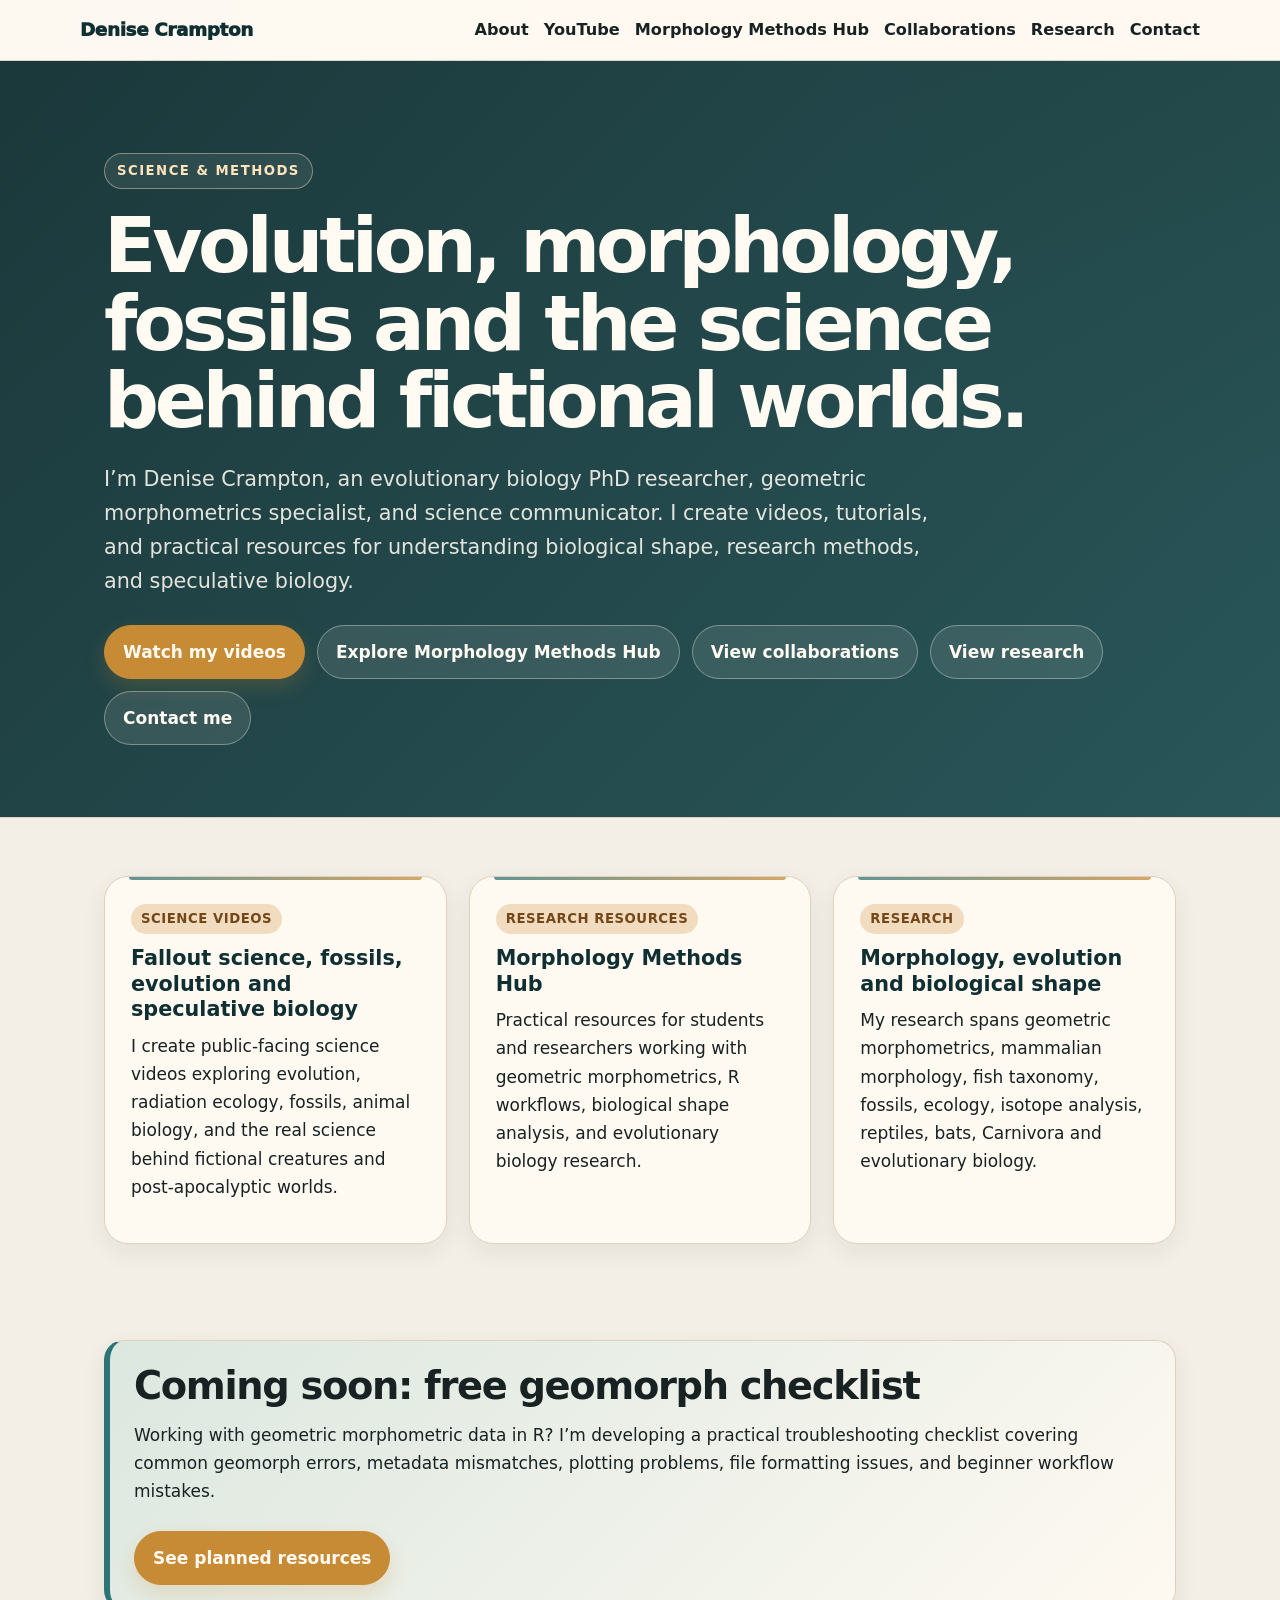
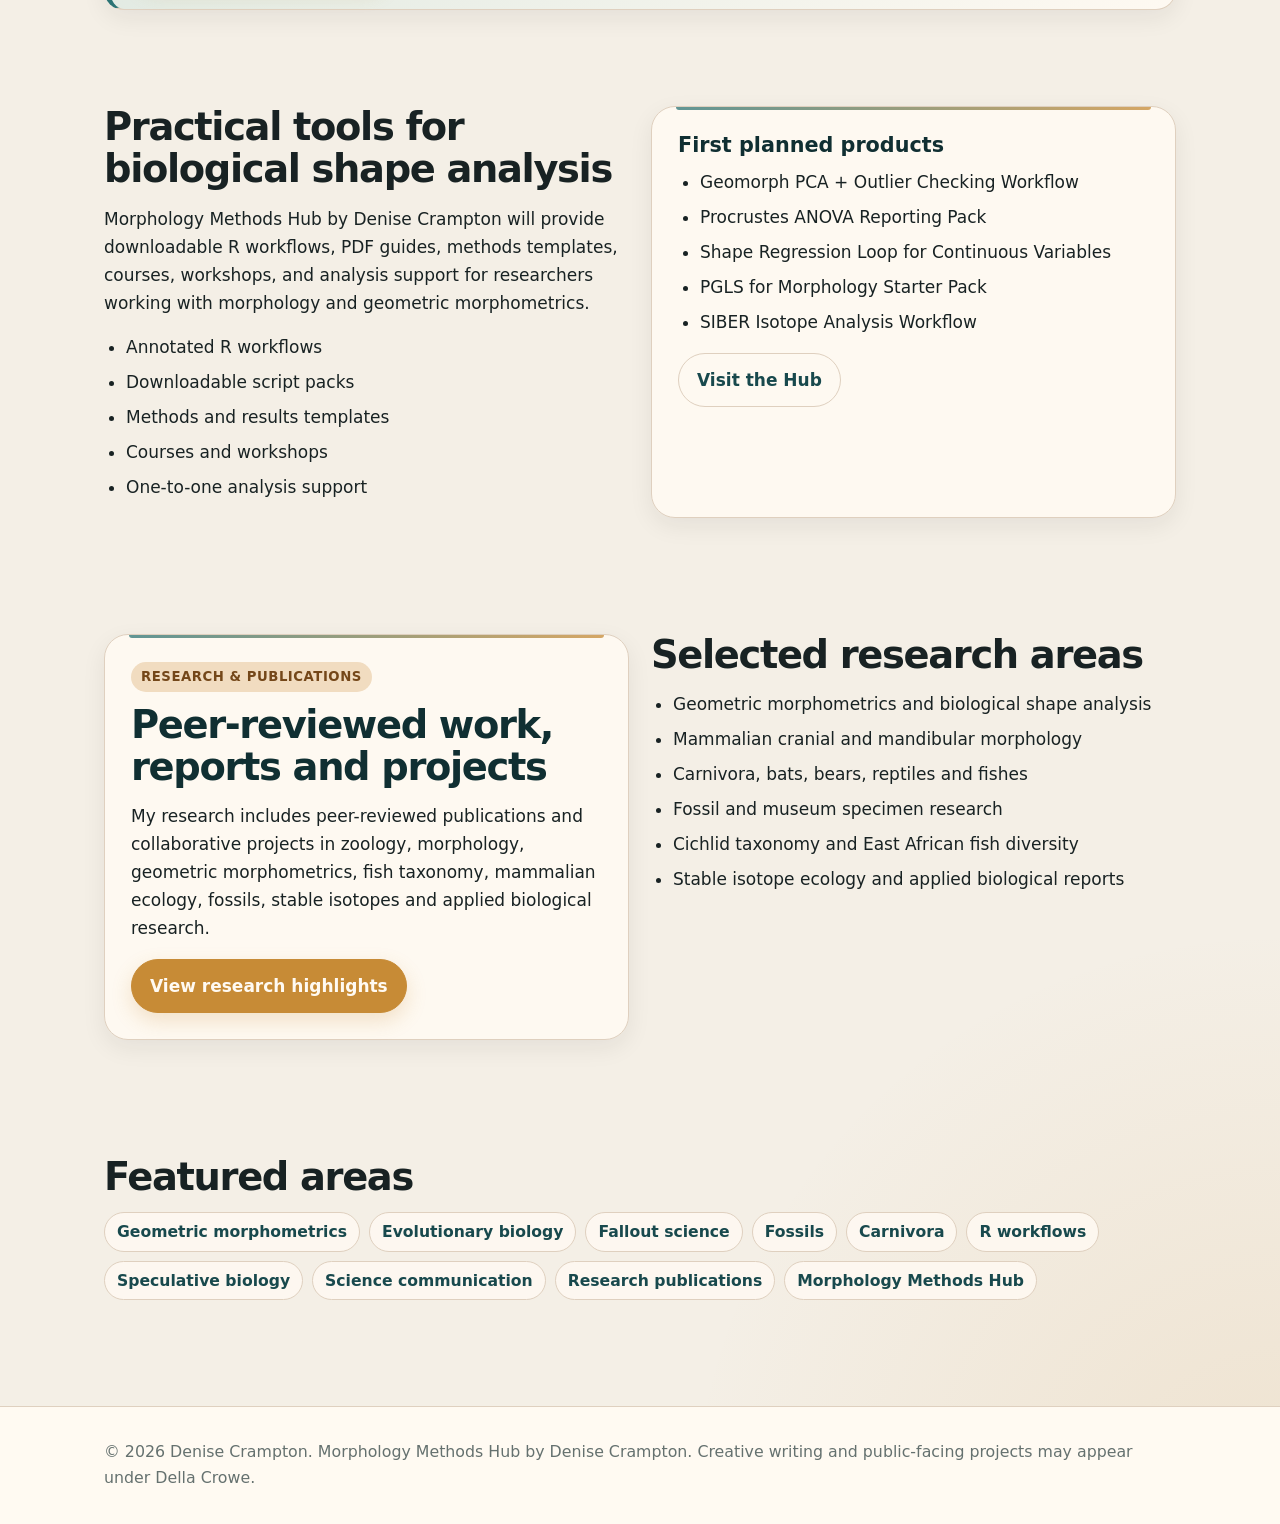
==== commit d841d0bb: "Update index.html" ====
--- a/index.html
+++ b/index.html
@@ -23,7 +23,7 @@
 </nav><header class="hero">
   <div class="container">
     <span class="kicker">Science & Methods</span>
-    <h1>Evolution, morphology, fossils—and the science behind fictional worlds.</h1>
+    <h1>Evolution, morphology, fossils and the science behind fictional worlds.</h1>
     <p class="lead">
       I’m Denise Crampton, an evolutionary biology PhD researcher, geometric morphometrics specialist, and science communicator.
       I create videos, tutorials, and practical resources for understanding biological shape, research methods, and speculative biology.
